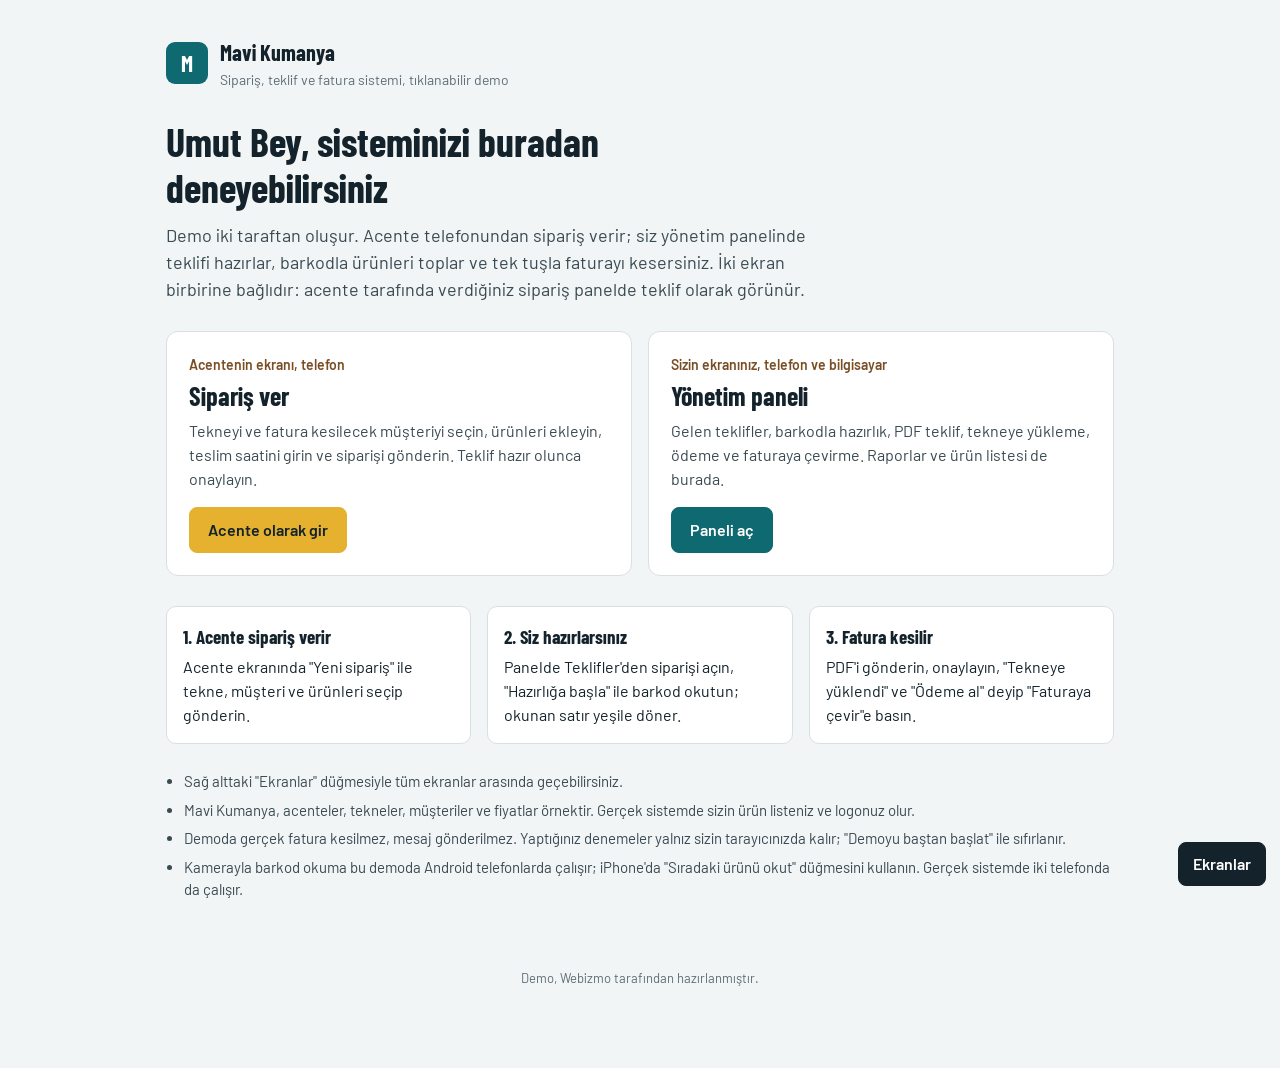
==== index.html @ 946adc5e "Tekne kumanya demo önizlemesi" ====
<!DOCTYPE html>
<html lang="tr">
<head>
<meta charset="UTF-8">
<meta name="viewport" content="width=device-width, initial-scale=1">
<meta name="robots" content="noindex">
<title>Mavi Kumanya demo</title>
<link rel="stylesheet" href="style.css">
</head>
<body>
<div class="home">
  <div class="top"><div class="mark">M</div><div><b style="font-family:'Barlow Condensed';font-size:22px">Mavi Kumanya</b><div class="small muted">Sipariş, teklif ve fatura sistemi, tıklanabilir demo</div></div></div>
  <h1>Umut Bey, sisteminizi buradan deneyebilirsiniz</h1>
  <p class="lead">Demo iki taraftan oluşur. Acente telefonundan sipariş verir; siz yönetim panelinde teklifi hazırlar, barkodla ürünleri toplar ve tek tuşla faturayı kesersiniz. İki ekran birbirine bağlıdır: acente tarafında verdiğiniz sipariş panelde teklif olarak görünür.</p>

  <div class="doors">
    <a class="door" href="acente.html">
      <div class="who">Acentenin ekranı, telefon</div>
      <h2>Sipariş ver</h2>
      <p>Tekneyi ve fatura kesilecek müşteriyi seçin, ürünleri ekleyin, teslim saatini girin ve siparişi gönderin. Teklif hazır olunca onaylayın.</p>
      <span class="btn flag go">Acente olarak gir</span>
    </a>
    <a class="door" href="panel.html">
      <div class="who">Sizin ekranınız, telefon ve bilgisayar</div>
      <h2>Yönetim paneli</h2>
      <p>Gelen teklifler, barkodla hazırlık, PDF teklif, tekneye yükleme, ödeme ve faturaya çevirme. Raporlar ve ürün listesi de burada.</p>
      <span class="btn go">Paneli aç</span>
    </a>
  </div>

  <div class="steps">
    <div><b>1. Acente sipariş verir</b>Acente ekranında "Yeni sipariş" ile tekne, müşteri ve ürünleri seçip gönderin.</div>
    <div><b>2. Siz hazırlarsınız</b>Panelde Teklifler'den siparişi açın, "Hazırlığa başla" ile barkod okutun; okunan satır yeşile döner.</div>
    <div><b>3. Fatura kesilir</b>PDF'i gönderin, onaylayın, "Tekneye yüklendi" ve "Ödeme al" deyip "Faturaya çevir"e basın.</div>
  </div>

  <ul class="notes">
    <li>Sağ alttaki "Ekranlar" düğmesiyle tüm ekranlar arasında geçebilirsiniz.</li>
    <li>Mavi Kumanya, acenteler, tekneler, müşteriler ve fiyatlar örnektir. Gerçek sistemde sizin ürün listeniz ve logonuz olur.</li>
    <li>Demoda gerçek fatura kesilmez, mesaj gönderilmez. Yaptığınız denemeler yalnız sizin tarayıcınızda kalır; "Demoyu baştan başlat" ile sıfırlanır.</li>
    <li>Kamerayla barkod okuma bu demoda Android telefonlarda çalışır; iPhone'da "Sıradaki ürünü okut" düğmesini kullanın. Gerçek sistemde iki telefonda da çalışır.</li>
  </ul>
</div>
<div class="foot">Demo, Webizmo tarafından hazırlanmıştır.</div>
<script src="store.js"></script>
</body>
</html>
---- style.css ----
@import url('https://fonts.googleapis.com/css2?family=Barlow:wght@400;500;600;700&family=Barlow+Condensed:wght@600;700&display=swap');

:root{
  --ink:#14232B;
  --ink-2:#3A4A52;
  --muted:#5E6E76;
  --line:#D9E0E2;
  --bg:#F2F5F5;
  --card:#FFFFFF;
  --sea:#0E6A70;
  --sea-d:#0A5156;
  --sea-l:#DCEFEF;
  --teak:#7A4E24;
  --flag:#E5B12E;
  --flag-l:#FBF1D4;
  --ok:#23824F;
  --ok-l:#DDF2E5;
  --warn:#B4541B;
  --warn-l:#F8E6DA;
  --r:10px;
}
*{box-sizing:border-box;margin:0;padding:0}
html{-webkit-text-size-adjust:100%}
body{font-family:"Barlow",system-ui,sans-serif;font-size:16px;line-height:1.5;color:var(--ink);background:var(--bg)}
h1,h2,h3{font-family:"Barlow Condensed","Barlow",sans-serif;font-weight:700;line-height:1.15;color:var(--ink)}
h1{font-size:30px}
h2{font-size:22px}
h3{font-size:18px}
a{color:var(--sea-d)}
button,input,select,textarea{font:inherit;color:inherit}
:focus-visible{outline:3px solid var(--flag);outline-offset:2px}
.num{font-variant-numeric:tabular-nums}
.muted{color:var(--muted)}
.small{font-size:14px}
.hide{display:none!important}

/* düğmeler */
.btn{display:inline-flex;align-items:center;justify-content:center;gap:8px;min-height:44px;padding:10px 18px;border-radius:8px;border:1px solid var(--sea);background:var(--sea);color:#fff;font-weight:600;cursor:pointer;text-decoration:none;white-space:nowrap}
.btn:hover{background:var(--sea-d)}
.btn.alt{background:#fff;color:var(--sea-d)}
.btn.alt:hover{background:var(--sea-l)}
.btn.flag{background:var(--flag);border-color:var(--flag);color:var(--ink)}
.btn.flag:hover{background:#d6a222}
.btn.okb{background:var(--ok);border-color:var(--ok)}
.btn.sm{min-height:36px;padding:6px 12px;font-size:14px}
.btn.block{width:100%}
.btn[disabled]{opacity:.45;cursor:not-allowed}
.linkbtn{background:none;border:0;color:var(--sea-d);font-weight:600;cursor:pointer;text-decoration:underline;padding:4px 0}

/* form */
label.f{display:block;margin-bottom:14px}
label.f span{display:block;font-size:14px;font-weight:600;color:var(--ink-2);margin-bottom:5px}
.inp{width:100%;min-height:44px;padding:10px 12px;border:1px solid var(--line);border-radius:8px;background:#fff}
.inp:focus{border-color:var(--sea)}

/* durum etiketleri */
.st{display:inline-block;padding:3px 10px;border-radius:6px;font-size:13px;font-weight:600;white-space:nowrap}
.st-yeni{background:var(--flag-l);color:#7A5A00}
.st-hazirlaniyor{background:var(--warn-l);color:var(--warn)}
.st-teklif{background:var(--sea-l);color:var(--sea-d)}
.st-onaylandi{background:#E4E9F7;color:#2F4A8A}
.st-yuklendi{background:#EDE6DD;color:var(--teak)}
.st-faturalandi{background:var(--ok-l);color:var(--ok)}

/* kart, tablo */
.card{background:var(--card);border:1px solid var(--line);border-radius:var(--r);padding:18px}
table.t{width:100%;border-collapse:collapse;font-size:15px}
table.t th{text-align:left;font-size:13px;font-weight:600;color:var(--muted);padding:8px 10px;border-bottom:1px solid var(--line)}
table.t td{padding:10px;border-bottom:1px solid var(--line);vertical-align:middle}
table.t tr.click{cursor:pointer}
table.t tr.click:hover td{background:#F7FAFA}
.r{text-align:right}
.tw{overflow-x:auto}

/* bildirim */
.toast{position:fixed;left:50%;bottom:84px;transform:translateX(-50%);background:var(--ink);color:#fff;padding:12px 18px;border-radius:8px;font-size:15px;max-width:min(92vw,460px);z-index:60;box-shadow:0 6px 18px rgba(0,0,0,.18)}

/* modal */
.modal{position:fixed;inset:0;background:rgba(20,35,43,.5);display:flex;align-items:center;justify-content:center;padding:16px;z-index:50}
.modal .box{background:#fff;border-radius:12px;max-width:480px;width:100%;padding:22px;max-height:90vh;overflow:auto}
.modal .box h3{margin-bottom:10px}
.modal .acts{display:flex;gap:10px;justify-content:flex-end;margin-top:18px;flex-wrap:wrap}

/* ekranlar düğmesi */
.screens{position:fixed;right:14px;bottom:14px;z-index:40}
.screens>button{min-height:44px;padding:8px 14px;border-radius:8px;border:1px solid var(--ink);background:var(--ink);color:#fff;font-weight:600;cursor:pointer}
.screens nav{position:absolute;right:0;bottom:52px;background:#fff;border:1px solid var(--line);border-radius:10px;padding:8px;width:250px;box-shadow:0 8px 24px rgba(0,0,0,.14)}
.screens nav a{display:block;padding:9px 10px;border-radius:6px;text-decoration:none;color:var(--ink);font-size:15px}
.screens nav a:hover{background:var(--bg)}
.screens nav .sep{border-top:1px solid var(--line);margin:6px 0}

.foot{font-size:13px;color:var(--muted);text-align:center;padding:26px 16px 80px}

/* ---------- giriş sayfası ---------- */
.home{max-width:980px;margin:0 auto;padding:36px 16px}
.home .top{display:flex;align-items:center;gap:12px;margin-bottom:28px}
.mark{width:42px;height:42px;border-radius:9px;background:var(--sea);color:#fff;display:flex;align-items:center;justify-content:center;font-family:"Barlow Condensed";font-size:22px;font-weight:700}
.home h1{font-size:40px;max-width:640px}
.home .lead{font-size:18px;color:var(--ink-2);max-width:640px;margin:12px 0 28px}
.doors{display:grid;grid-template-columns:1fr 1fr;gap:16px}
.door{display:block;text-decoration:none;color:inherit;background:#fff;border:1px solid var(--line);border-radius:12px;padding:22px}
.door:hover{border-color:var(--sea)}
.door .who{font-size:14px;font-weight:600;color:var(--teak)}
.door h2{margin:6px 0 8px;font-size:26px}
.door p{color:var(--ink-2)}
.door .go{margin-top:16px}
.steps{margin-top:30px;display:grid;grid-template-columns:repeat(3,1fr);gap:16px}
.steps div{background:#fff;border:1px solid var(--line);border-radius:10px;padding:16px}
.steps b{display:block;font-family:"Barlow Condensed";font-size:19px;margin-bottom:4px}
.notes{margin-top:26px;font-size:15px;color:var(--ink-2)}
.notes li{margin:0 0 6px 18px}

/* ---------- acente (telefon) ---------- */
.phone-wrap{min-height:100vh;display:flex;justify-content:center}
.phone{width:100%;max-width:430px;min-height:100vh;background:var(--bg);position:relative;display:flex;flex-direction:column}
@media (min-width:700px){
  .phone-wrap{padding:28px 0;background:#DCE3E4}
  .phone{min-height:860px;height:860px;border-radius:28px;border:10px solid var(--ink);overflow:hidden}
  .phone .scroll{overflow-y:auto}
}
.appbar{background:var(--sea);color:#fff;padding:14px 16px;display:flex;align-items:center;gap:10px}
.appbar h1{color:#fff;font-size:21px;flex:1}
.appbar button{background:none;border:0;color:#fff;font-size:15px;font-weight:600;cursor:pointer;min-height:40px;padding:0 6px}
.appbar .sub{font-size:13px;color:#CFE6E7;font-family:"Barlow"}
.scroll{flex:1;padding:16px 16px 96px}
.tabbar{position:sticky;bottom:0;display:flex;background:#fff;border-top:1px solid var(--line)}
.tabbar button{flex:1;min-height:58px;background:none;border:0;font-weight:600;font-size:14px;color:var(--muted);cursor:pointer}
.tabbar button.on{color:var(--sea-d);box-shadow:inset 0 3px 0 var(--sea)}
.tabbar .plus{color:var(--ink)}
.tabbar .plus span{display:inline-flex;width:30px;height:30px;border-radius:8px;background:var(--flag);align-items:center;justify-content:center;font-size:22px;line-height:1;margin-right:6px;vertical-align:middle}

.olist .o{background:#fff;border:1px solid var(--line);border-radius:10px;padding:14px;margin-bottom:10px;cursor:pointer;width:100%;text-align:left}
.olist .o .l1{display:flex;justify-content:space-between;gap:8px;align-items:center}
.olist .o .boat{font-family:"Barlow Condensed";font-size:20px;font-weight:700}
.olist .o .l2{font-size:14px;color:var(--muted);margin-top:4px}
.olist .o .l3{display:flex;justify-content:space-between;margin-top:8px;font-weight:600}

.wiz{display:flex;gap:6px;margin-bottom:16px}
.wiz div{flex:1;height:5px;border-radius:3px;background:var(--line)}
.wiz div.on{background:var(--sea)}
.cats{display:flex;gap:8px;overflow-x:auto;padding-bottom:6px;margin:10px 0}
.cats button{min-height:38px;padding:6px 14px;border-radius:8px;border:1px solid var(--line);background:#fff;font-weight:600;white-space:nowrap;cursor:pointer}
.cats button.on{background:var(--ink);color:#fff;border-color:var(--ink)}
.prod{display:flex;align-items:center;gap:10px;padding:11px 0;border-bottom:1px solid var(--line)}
.prod .nm{flex:1;min-width:0}
.prod .nm b{display:block;font-weight:600}
.prod .nm small{color:var(--muted);font-size:13px}
.step{display:flex;align-items:center;border:1px solid var(--line);border-radius:8px;background:#fff}
.step button{width:40px;height:40px;border:0;background:none;font-size:20px;font-weight:600;cursor:pointer;color:var(--sea-d)}
.step input{width:52px;text-align:center;border:0;height:40px;background:none}
.cartbar{position:sticky;bottom:58px;background:var(--ink);color:#fff;border-radius:10px;padding:10px 12px;display:flex;align-items:center;justify-content:space-between;gap:10px;margin-top:12px}
.timeline{list-style:none;margin:8px 0 0}
.timeline li{padding:6px 0 6px 22px;position:relative;font-size:15px;color:var(--muted)}
.timeline li::before{content:"";position:absolute;left:4px;top:13px;width:9px;height:9px;border-radius:50%;background:var(--line)}
.timeline li.done{color:var(--ink)}
.timeline li.done::before{background:var(--ok)}
.sumrow{display:flex;justify-content:space-between;padding:6px 0}
.sumrow.tot{font-weight:700;font-size:18px;border-top:1px solid var(--line);margin-top:6px;padding-top:10px}

/* ---------- panel ---------- */
.pn{display:grid;grid-template-columns:230px 1fr;min-height:100vh}
.side{background:var(--ink);color:#fff;padding:18px 12px;position:sticky;top:0;height:100vh}
.side .brand{display:flex;align-items:center;gap:10px;padding:0 6px 18px}
.side .brand b{font-family:"Barlow Condensed";font-size:21px}
.side .brand small{display:block;color:#A9BAC0;font-size:12px}
.side a{display:flex;justify-content:space-between;align-items:center;padding:10px 12px;border-radius:8px;color:#D6E1E4;text-decoration:none;font-weight:500;margin-bottom:2px}
.side a.on,.side a:hover{background:#22343D;color:#fff}
.side a .c{background:var(--flag);color:var(--ink);border-radius:6px;font-size:12px;font-weight:700;padding:1px 7px}
.main{padding:24px 28px 90px;min-width:0}
.main .hd{display:flex;justify-content:space-between;align-items:flex-start;gap:12px;margin-bottom:18px;flex-wrap:wrap}
.main .hd p{color:var(--muted);margin-top:2px}
.kpis{display:grid;grid-template-columns:repeat(4,1fr);gap:12px;margin-bottom:18px}
.kpi{background:#fff;border:1px solid var(--line);border-radius:10px;padding:14px 16px}
.kpi .v{font-family:"Barlow Condensed";font-size:30px;font-weight:700}
.kpi .k{font-size:14px;color:var(--muted)}
.grid2{display:grid;grid-template-columns:1.6fr 1fr;gap:16px}
.filters{display:flex;gap:8px;flex-wrap:wrap;margin-bottom:12px}
.filters button{min-height:38px;padding:6px 12px;border:1px solid var(--line);background:#fff;border-radius:8px;font-weight:600;cursor:pointer;font-size:14px}
.filters button.on{background:var(--ink);color:#fff;border-color:var(--ink)}
.acts{display:flex;gap:8px;flex-wrap:wrap}
.meta{display:grid;grid-template-columns:repeat(4,1fr);gap:12px;margin-bottom:16px}
.meta>div{background:#fff;border:1px solid var(--line);border-radius:10px;padding:12px 14px}
.meta>div>small{display:block;color:var(--muted);font-size:13px}
.meta b{font-weight:600}
.lines input.inp{min-height:38px;padding:6px 8px;width:90px;text-align:right}
.mtop{position:sticky;top:0;z-index:30;background:var(--ink);color:#fff;padding:10px 16px;display:none;align-items:center;gap:10px}
.mtop select{flex:1;min-height:42px;border-radius:8px;border:0;padding:0 10px;color:var(--ink)}

/* hazırlık */
.scanbox{display:flex;gap:10px;flex-wrap:wrap;margin-bottom:14px}
.scanbox .inp{flex:1;min-width:200px}
.prog{height:10px;border-radius:5px;background:var(--line);overflow:hidden;margin:6px 0 14px}
.prog div{height:100%;background:var(--ok)}
.pl{display:flex;align-items:center;gap:12px;padding:12px 14px;border:1px solid var(--line);border-radius:10px;background:#fff;margin-bottom:8px}
.pl.ok{background:var(--ok-l);border-color:#9FD3B4}
.pl .nm{flex:1;min-width:0}
.pl .nm b{display:block}
.pl .nm small{color:var(--muted)}
.pl .tick{width:30px;height:30px;border-radius:50%;border:2px solid var(--line);flex:none;display:flex;align-items:center;justify-content:center;font-weight:700;color:#fff}
.pl.ok .tick{background:var(--ok);border-color:var(--ok)}
.pl .w{display:flex;align-items:center;gap:6px;font-size:14px}
.pl .w input{width:76px;min-height:38px;text-align:right}
.flash{animation:fl .6s ease}
@keyframes fl{from{box-shadow:0 0 0 4px var(--ok)}to{box-shadow:none}}
.cam{position:fixed;inset:0;background:#000;z-index:55;display:flex;flex-direction:column;align-items:center;justify-content:center;gap:14px;padding:16px}
.cam video{width:100%;max-width:520px;border-radius:10px}
.cam p{color:#fff}

@media (prefers-reduced-motion:reduce){.flash{animation:none}}

@media (max-width:900px){
  .pn{grid-template-columns:1fr}
  .side{display:none}
  .mtop{display:flex}
  .main{padding:16px 16px 90px}
  .kpis{grid-template-columns:1fr 1fr}
  .grid2{grid-template-columns:1fr}
  .meta{grid-template-columns:1fr 1fr}
  .doors,.steps{grid-template-columns:1fr}
  .home h1{font-size:32px}
}
@media (max-width:560px){
  table.t.resp thead{display:none}
  table.t.resp tr{display:block;border:1px solid var(--line);border-radius:10px;background:#fff;margin-bottom:10px;padding:6px 4px}
  table.t.resp td{display:flex;justify-content:space-between;gap:10px;border:0;padding:6px 10px}
  table.t.resp td::before{content:attr(data-l);color:var(--muted);font-size:13px}
  table.t.resp td.r{text-align:right}
}

/* ---------- belge (teklif / fatura) ---------- */
.doc-wrap{padding:24px 16px 90px}
.doc-tools{max-width:820px;margin:0 auto 14px;display:flex;gap:10px;flex-wrap:wrap;justify-content:space-between;align-items:center}
.doc{max-width:820px;margin:0 auto;background:#fff;border:1px solid var(--line);padding:36px 40px;font-size:15px}
.doc .dh{display:flex;justify-content:space-between;gap:20px;flex-wrap:wrap;border-bottom:3px solid var(--sea);padding-bottom:16px;margin-bottom:18px}
.doc .dh h1{font-size:28px}
.doc .two{display:grid;grid-template-columns:1fr 1fr;gap:20px;margin-bottom:18px}
.doc .two small{display:block;color:var(--muted);font-size:13px}
.doc table.t td,.doc table.t th{padding:7px 8px}
.doc .totals{margin-left:auto;max-width:300px;margin-top:12px}
.doc .note{margin-top:22px;font-size:13px;color:var(--muted)}
@media (max-width:560px){.doc{padding:20px 16px}.doc .two{grid-template-columns:1fr}}
@media print{
  body{background:#fff}
  .doc-tools,.screens,.foot{display:none!important}
  .doc{border:0;padding:0;max-width:none}
  .doc-wrap{padding:0}
}

/* telefon ekranında Ekranlar düğmesi alt menünün üstünde dursun */
@media (max-width:699px){
  body.app .screens{bottom:132px;right:8px}
  body.app .screens>button{min-height:40px;padding:6px 12px;opacity:.92}
}
@media (max-width:560px){
  .pl{flex-wrap:wrap}
  .pl .nm{flex-basis:calc(100% - 120px)}
  .pl .w{order:3;width:100%;padding-left:42px}
}
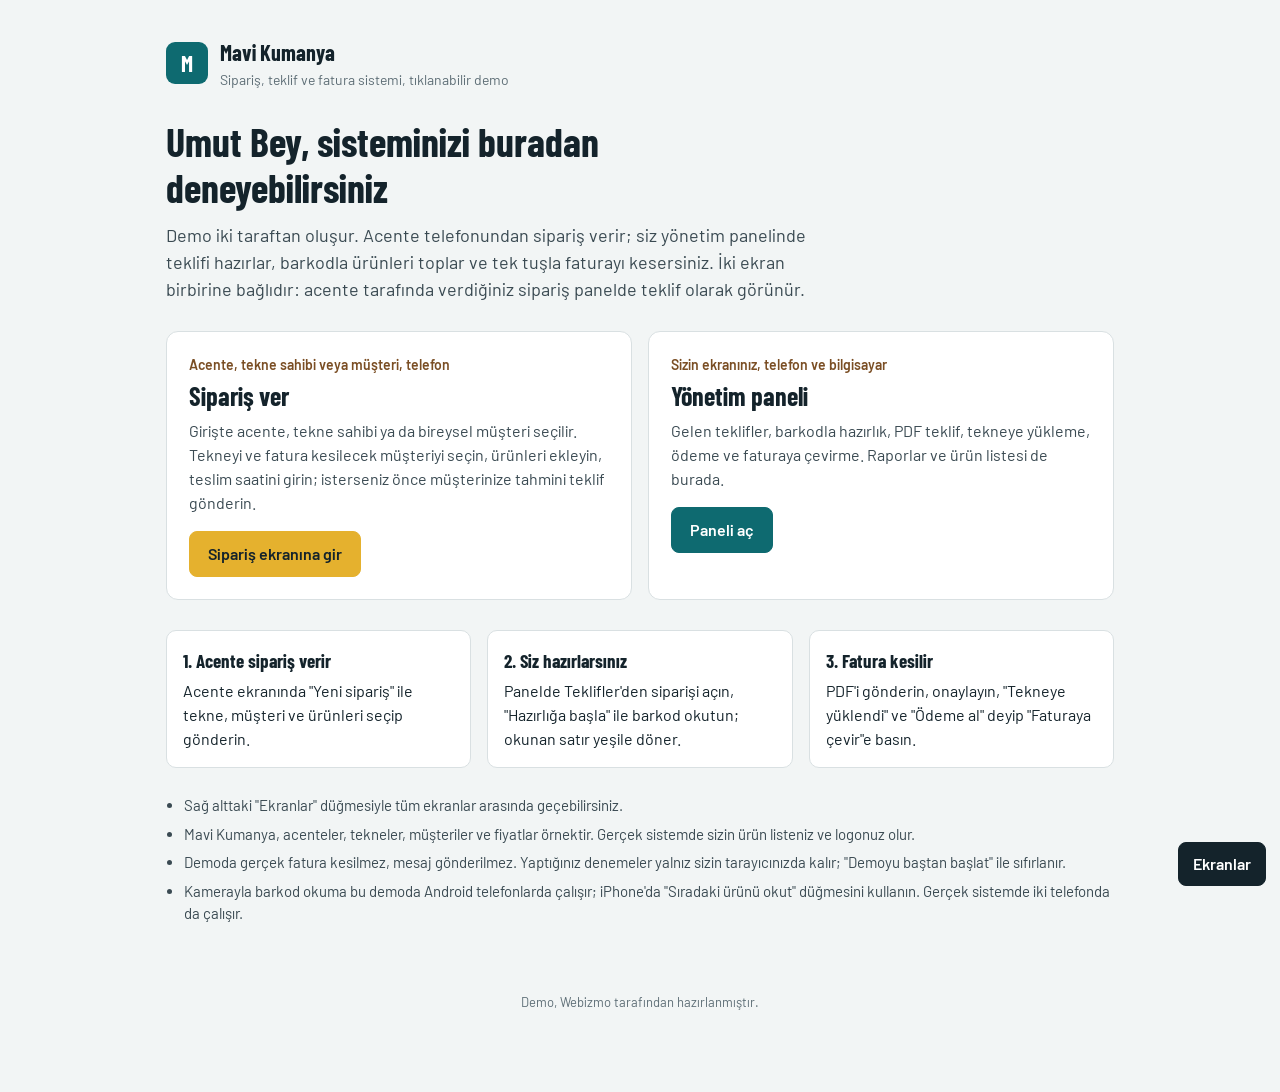
==== commit 0ca1521d: "Girişte acente / tekne sahibi / bireysel müşteri seçimi, üyelik ve tekne ekleme" ====
--- a/index.html
+++ b/index.html
@@ -15,10 +15,10 @@
 
   <div class="doors">
     <a class="door" href="acente.html">
-      <div class="who">Acentenin ekranı, telefon</div>
+      <div class="who">Acente, tekne sahibi veya müşteri, telefon</div>
       <h2>Sipariş ver</h2>
-      <p>Tekneyi ve fatura kesilecek müşteriyi seçin, ürünleri ekleyin, teslim saatini girin ve siparişi gönderin. Teklif hazır olunca onaylayın.</p>
-      <span class="btn flag go">Acente olarak gir</span>
+      <p>Girişte acente, tekne sahibi ya da bireysel müşteri seçilir. Tekneyi ve fatura kesilecek müşteriyi seçin, ürünleri ekleyin, teslim saatini girin; isterseniz önce müşterinize tahmini teklif gönderin.</p>
+      <span class="btn flag go">Sipariş ekranına gir</span>
     </a>
     <a class="door" href="panel.html">
       <div class="who">Sizin ekranınız, telefon ve bilgisayar</div>
--- a/style.css
+++ b/style.css
@@ -55,6 +55,7 @@
 
 /* durum etiketleri */
 .st{display:inline-block;padding:3px 10px;border-radius:6px;font-size:13px;font-weight:600;white-space:nowrap}
+.st-musteri{background:#ECEFF1;color:var(--ink-2)}
 .st-yeni{background:var(--flag-l);color:#7A5A00}
 .st-hazirlaniyor{background:var(--warn-l);color:var(--warn)}
 .st-teklif{background:var(--sea-l);color:var(--sea-d)}
@@ -135,6 +136,9 @@
 .olist .o .l2{font-size:14px;color:var(--muted);margin-top:4px}
 .olist .o .l3{display:flex;justify-content:space-between;margin-top:8px;font-weight:600}
 
+.roles{display:flex;gap:6px;margin-bottom:16px}
+.roles button{flex:1;min-height:44px;border:1px solid var(--line);background:#fff;border-radius:8px;font-weight:600;font-size:14px;cursor:pointer;padding:4px}
+.roles button.on{background:var(--ink);color:#fff;border-color:var(--ink)}
 .wiz{display:flex;gap:6px;margin-bottom:16px}
 .wiz div{flex:1;height:5px;border-radius:3px;background:var(--line)}
 .wiz div.on{background:var(--sea)}
